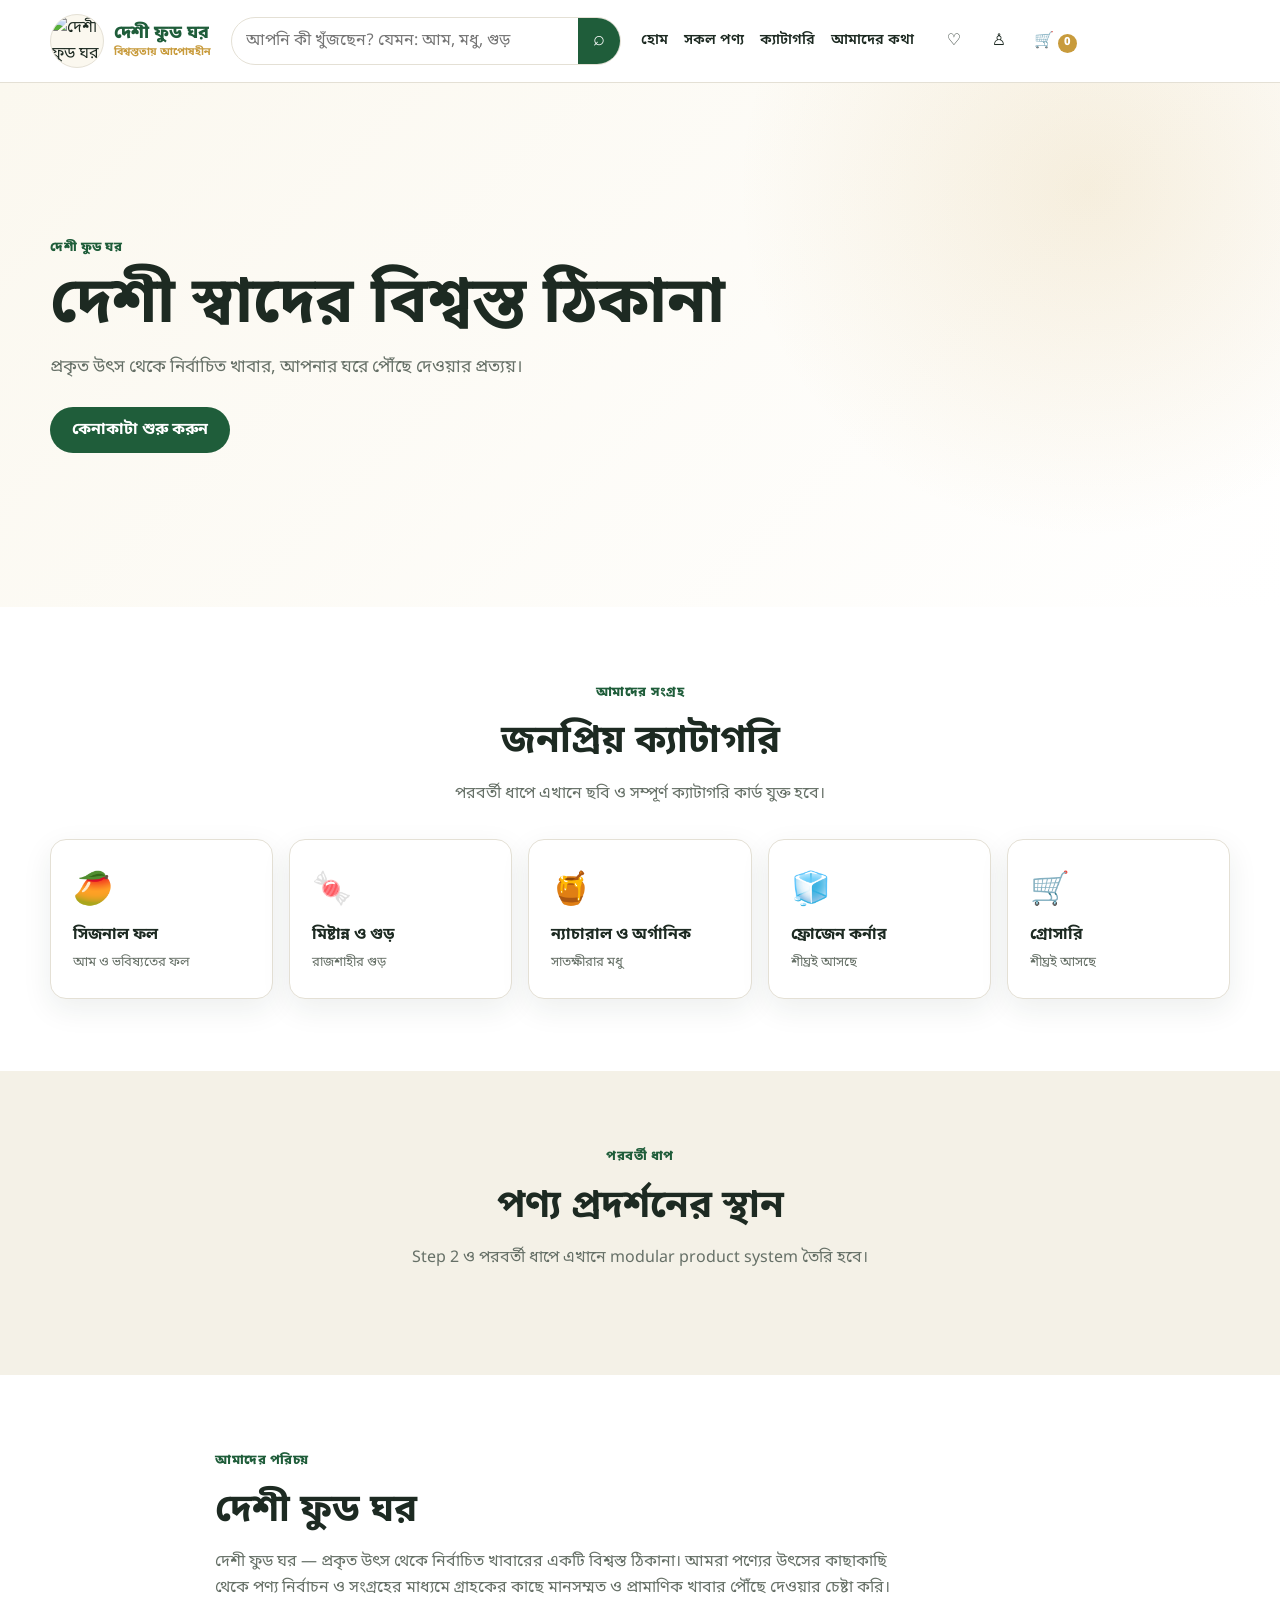
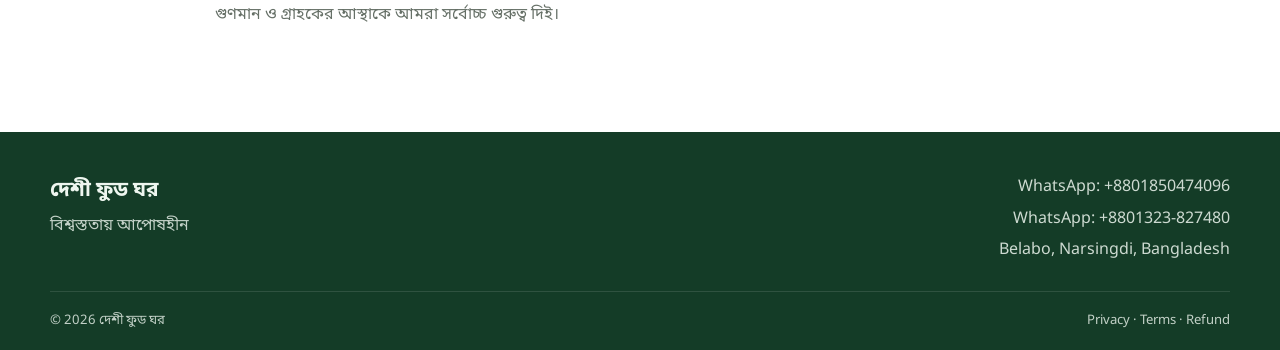
==== desi-food-ghar-phase1-step1 (1)/index.html @ 2854f090 "Add files via upload" ====
<!doctype html>
<html lang="bn">
<head>
<meta charset="UTF-8">
<meta name="viewport" content="width=device-width, initial-scale=1.0">
<meta name="description" content="দেশী ফুড ঘর — প্রকৃত উৎস থেকে নির্বাচিত খাবারের একটি বিশ্বস্ত ঠিকানা।">
<meta name="theme-color" content="#1f5d3a">
<title>দেশী ফুড ঘর | বিশ্বস্ততায় আপোষহীন</title>
<link rel="preconnect" href="https://fonts.googleapis.com">
<link rel="preconnect" href="https://fonts.gstatic.com" crossorigin>
<link href="https://fonts.googleapis.com/css2?family=Noto+Sans+Bengali:wght@400;500;600;700;800&display=swap" rel="stylesheet">
<link rel="stylesheet" href="css/global.css">
<link rel="stylesheet" href="css/header.css">
<link rel="stylesheet" href="css/responsive.css">
</head>
<body>
<header class="site-header">
<div class="container header-inner">
<a class="brand" href="#home" aria-label="দেশী ফুড ঘর - হোম">
<div class="brand-logo"><img src="assets/logo/logo-placeholder.svg" alt="দেশী ফুড ঘর লোগো"></div>
<div class="brand-text"><span class="brand-name">দেশী ফুড ঘর</span><span class="brand-tagline">বিশ্বস্ততায় আপোষহীন</span></div>
</a>
<div class="header-search" role="search">
<label class="sr-only" for="site-search">পণ্য খুঁজুন</label>
<input id="site-search" type="search" placeholder="আপনি কী খুঁজছেন? যেমন: আম, মধু, গুড়">
<button type="button" aria-label="সার্চ">⌕</button>
</div>
<nav class="desktop-nav" aria-label="প্রধান নেভিগেশন">
<a href="#home">হোম</a><a href="#products">সকল পণ্য</a><a href="#categories">ক্যাটাগরি</a><a href="#about">আমাদের কথা</a>
</nav>
<div class="header-actions">
<button class="icon-button" type="button" aria-label="উইশলিস্ট">♡</button>
<button class="icon-button" type="button" aria-label="অ্যাকাউন্ট">♙</button>
<button class="cart-button" type="button" aria-label="কার্ট">🛒 <span class="cart-count">0</span></button>
</div>
</div>
</header>

<main id="home">
<section class="foundation-hero">
<div class="container hero-placeholder">
<span class="eyebrow">দেশী ফুড ঘর</span>
<h1>দেশী স্বাদের বিশ্বস্ত ঠিকানা</h1>
<p>প্রকৃত উৎস থেকে নির্বাচিত খাবার, আপনার ঘরে পৌঁছে দেওয়ার প্রত্যয়।</p>
<a class="primary-button" href="#products">কেনাকাটা শুরু করুন</a>
</div>
</section>

<section class="foundation-section" id="categories">
<div class="container">
<div class="section-heading"><span class="eyebrow">আমাদের সংগ্রহ</span><h2>জনপ্রিয় ক্যাটাগরি</h2><p>পরবর্তী ধাপে এখানে ছবি ও সম্পূর্ণ ক্যাটাগরি কার্ড যুক্ত হবে।</p></div>
<div class="foundation-grid">
<article class="foundation-card">🥭<strong>সিজনাল ফল</strong><span>আম ও ভবিষ্যতের ফল</span></article>
<article class="foundation-card">🍬<strong>মিষ্টান্ন ও গুড়</strong><span>রাজশাহীর গুড়</span></article>
<article class="foundation-card">🍯<strong>ন্যাচারাল ও অর্গানিক</strong><span>সাতক্ষীরার মধু</span></article>
<article class="foundation-card">🧊<strong>ফ্রোজেন কর্নার</strong><span>শীঘ্রই আসছে</span></article>
<article class="foundation-card">🛒<strong>গ্রোসারি</strong><span>শীঘ্রই আসছে</span></article>
</div>
</div>
</section>

<section class="foundation-section muted" id="products">
<div class="container"><div class="section-heading"><span class="eyebrow">পরবর্তী ধাপ</span><h2>পণ্য প্রদর্শনের স্থান</h2><p>Step 2 ও পরবর্তী ধাপে এখানে modular product system তৈরি হবে।</p></div></div>
</section>

<section class="foundation-section" id="about">
<div class="container narrow"><div class="section-heading left"><span class="eyebrow">আমাদের পরিচয়</span><h2>দেশী ফুড ঘর</h2><p>দেশী ফুড ঘর — প্রকৃত উৎস থেকে নির্বাচিত খাবারের একটি বিশ্বস্ত ঠিকানা। আমরা পণ্যের উৎসের কাছাকাছি থেকে পণ্য নির্বাচন ও সংগ্রহের মাধ্যমে গ্রাহকের কাছে মানসম্মত ও প্রামাণিক খাবার পৌঁছে দেওয়ার চেষ্টা করি। গুণমান ও গ্রাহকের আস্থাকে আমরা সর্বোচ্চ গুরুত্ব দিই।</p></div></div>
</section>
</main>

<footer class="site-footer">
<div class="container footer-inner">
<div><strong>দেশী ফুড ঘর</strong><p>বিশ্বস্ততায় আপোষহীন</p></div>
<div class="footer-contact"><span>WhatsApp: +8801850474096</span><span>WhatsApp: +8801323-827480</span><span>Belabo, Narsingdi, Bangladesh</span></div>
</div>
<div class="container footer-bottom"><span>© <span id="current-year"></span> দেশী ফুড ঘর</span><span>Privacy · Terms · Refund</span></div>
</footer>
<script src="data/site-data.js"></script>
<script src="js/main.js"></script>
</body>
</html>
---- desi-food-ghar-phase1-step1 (1)/css/global.css ----
:root{--brand-primary:#1f5d3a;--brand-primary-dark:#16472c;--brand-accent:#c89b3c;--brand-cream:#fbf8ef;--surface:#fff;--surface-soft:#f4f1e7;--text:#1d2a22;--text-soft:#667067;--border:#e4e0d5;--shadow-soft:0 10px 30px rgba(25,55,38,.08);--radius-md:16px;--radius-lg:24px;--container:1180px}
*{box-sizing:border-box}html{scroll-behavior:smooth}body{margin:0;font-family:"Noto Sans Bengali",system-ui,sans-serif;color:var(--text);background:var(--surface);line-height:1.65}a{color:inherit;text-decoration:none}button,input{font:inherit}button{cursor:pointer}img{max-width:100%;display:block}.container{width:min(calc(100% - 32px),var(--container));margin-inline:auto}.narrow{max-width:850px}.sr-only{position:absolute;width:1px;height:1px;padding:0;margin:-1px;overflow:hidden;clip:rect(0,0,0,0);white-space:nowrap;border:0}.eyebrow{display:inline-block;color:var(--brand-primary);font-weight:800;font-size:.82rem;letter-spacing:.04em}.primary-button{display:inline-flex;align-items:center;justify-content:center;min-height:46px;padding:0 22px;border-radius:999px;background:var(--brand-primary);color:#fff;font-weight:700;transition:.2s}.primary-button:hover{background:var(--brand-primary-dark);transform:translateY(-1px)}.foundation-hero{padding:72px 0;background:radial-gradient(circle at 85% 20%,rgba(200,155,60,.15),transparent 30%),linear-gradient(135deg,var(--brand-cream),#fff)}.hero-placeholder{min-height:380px;display:flex;flex-direction:column;align-items:flex-start;justify-content:center}.hero-placeholder h1{max-width:760px;margin:10px 0 12px;font-size:clamp(2rem,5vw,4rem);line-height:1.15}.hero-placeholder p{max-width:650px;color:var(--text-soft);font-size:1.08rem;margin:0 0 24px}.foundation-section{padding:72px 0}.foundation-section.muted{background:var(--surface-soft)}.section-heading{text-align:center;margin-bottom:32px}.section-heading.left{text-align:left}.section-heading h2{margin:6px 0;font-size:clamp(1.6rem,3vw,2.4rem)}.section-heading p{margin:0 auto;max-width:700px;color:var(--text-soft)}.section-heading.left p{margin-inline:0}.foundation-grid{display:grid;grid-template-columns:repeat(5,1fr);gap:16px}.foundation-card{min-height:160px;padding:22px;border:1px solid var(--border);border-radius:var(--radius-md);background:var(--surface);box-shadow:var(--shadow-soft);display:flex;flex-direction:column;justify-content:center;gap:4px;font-size:2rem}.foundation-card strong{font-size:1rem}.foundation-card span{font-size:.82rem;color:var(--text-soft)}.site-footer{background:#143c27;color:#eef6ef;padding-top:42px}.footer-inner{display:flex;justify-content:space-between;gap:30px;padding-bottom:28px}.footer-inner strong{font-size:1.3rem}.footer-inner p{margin:4px 0 0;opacity:.8}.footer-contact{display:flex;flex-direction:column;gap:5px;opacity:.85;text-align:right}.footer-bottom{padding:18px 0;border-top:1px solid rgba(255,255,255,.14);display:flex;justify-content:space-between;gap:16px;font-size:.82rem;opacity:.8}
---- desi-food-ghar-phase1-step1 (1)/css/header.css ----
.site-header{position:sticky;top:0;z-index:100;background:rgba(255,255,255,.96);backdrop-filter:blur(12px);border-bottom:1px solid var(--border)}.header-inner{min-height:82px;display:flex;align-items:center;gap:20px}.brand{display:inline-flex;align-items:center;gap:10px;flex:0 0 auto}.brand-logo{width:54px;height:54px;border-radius:50%;overflow:hidden;background:var(--brand-cream);border:1px solid var(--border);display:grid;place-items:center}.brand-logo img{width:100%;height:100%;object-fit:cover}.brand-text{display:flex;flex-direction:column;line-height:1.25}.brand-name{font-size:1.12rem;font-weight:800;color:var(--brand-primary)}.brand-tagline{font-size:.67rem;color:var(--brand-accent);font-weight:700}.header-search{min-width:180px;flex:1;max-width:390px;display:flex;border:1px solid var(--border);border-radius:999px;overflow:hidden;background:var(--surface)}.header-search input{width:100%;min-width:0;border:0;outline:0;padding:10px 14px;background:transparent}.header-search button{width:46px;border:0;background:var(--brand-primary);color:#fff;font-size:1.25rem}.desktop-nav{display:flex;align-items:center;gap:16px;font-size:.9rem;font-weight:600}.desktop-nav a{white-space:nowrap;transition:color .2s}.desktop-nav a:hover{color:var(--brand-primary)}.header-actions{display:flex;align-items:center;gap:5px}.icon-button,.cart-button{border:0;background:transparent;color:var(--text);min-width:40px;height:40px;border-radius:50%}.icon-button:hover,.cart-button:hover{background:var(--surface-soft)}.cart-button{border-radius:999px;padding:0 10px}.cart-count{display:inline-grid;place-items:center;min-width:19px;height:19px;padding:0 5px;border-radius:999px;background:var(--brand-accent);color:#fff;font-size:.7rem;font-weight:800}
---- desi-food-ghar-phase1-step1 (1)/css/responsive.css ----
@media(max-width:1080px){.desktop-nav{display:none}.header-search{max-width:none}.foundation-grid{grid-template-columns:repeat(3,1fr)}}@media(max-width:700px){.container{width:min(calc(100% - 24px),var(--container))}.header-inner{min-height:72px;flex-wrap:wrap;gap:8px;padding-block:8px}.brand-logo{width:46px;height:46px}.brand-name{font-size:1rem}.brand-tagline{font-size:.6rem}.header-search{order:3;flex-basis:100%}.header-actions{margin-left:auto}.foundation-hero{padding:46px 0}.hero-placeholder{min-height:320px}.foundation-section{padding:52px 0}.foundation-grid{grid-template-columns:repeat(2,1fr)}.footer-inner,.footer-bottom{flex-direction:column}.footer-contact{text-align:left}}@media(max-width:430px){.foundation-grid{grid-template-columns:1fr}}
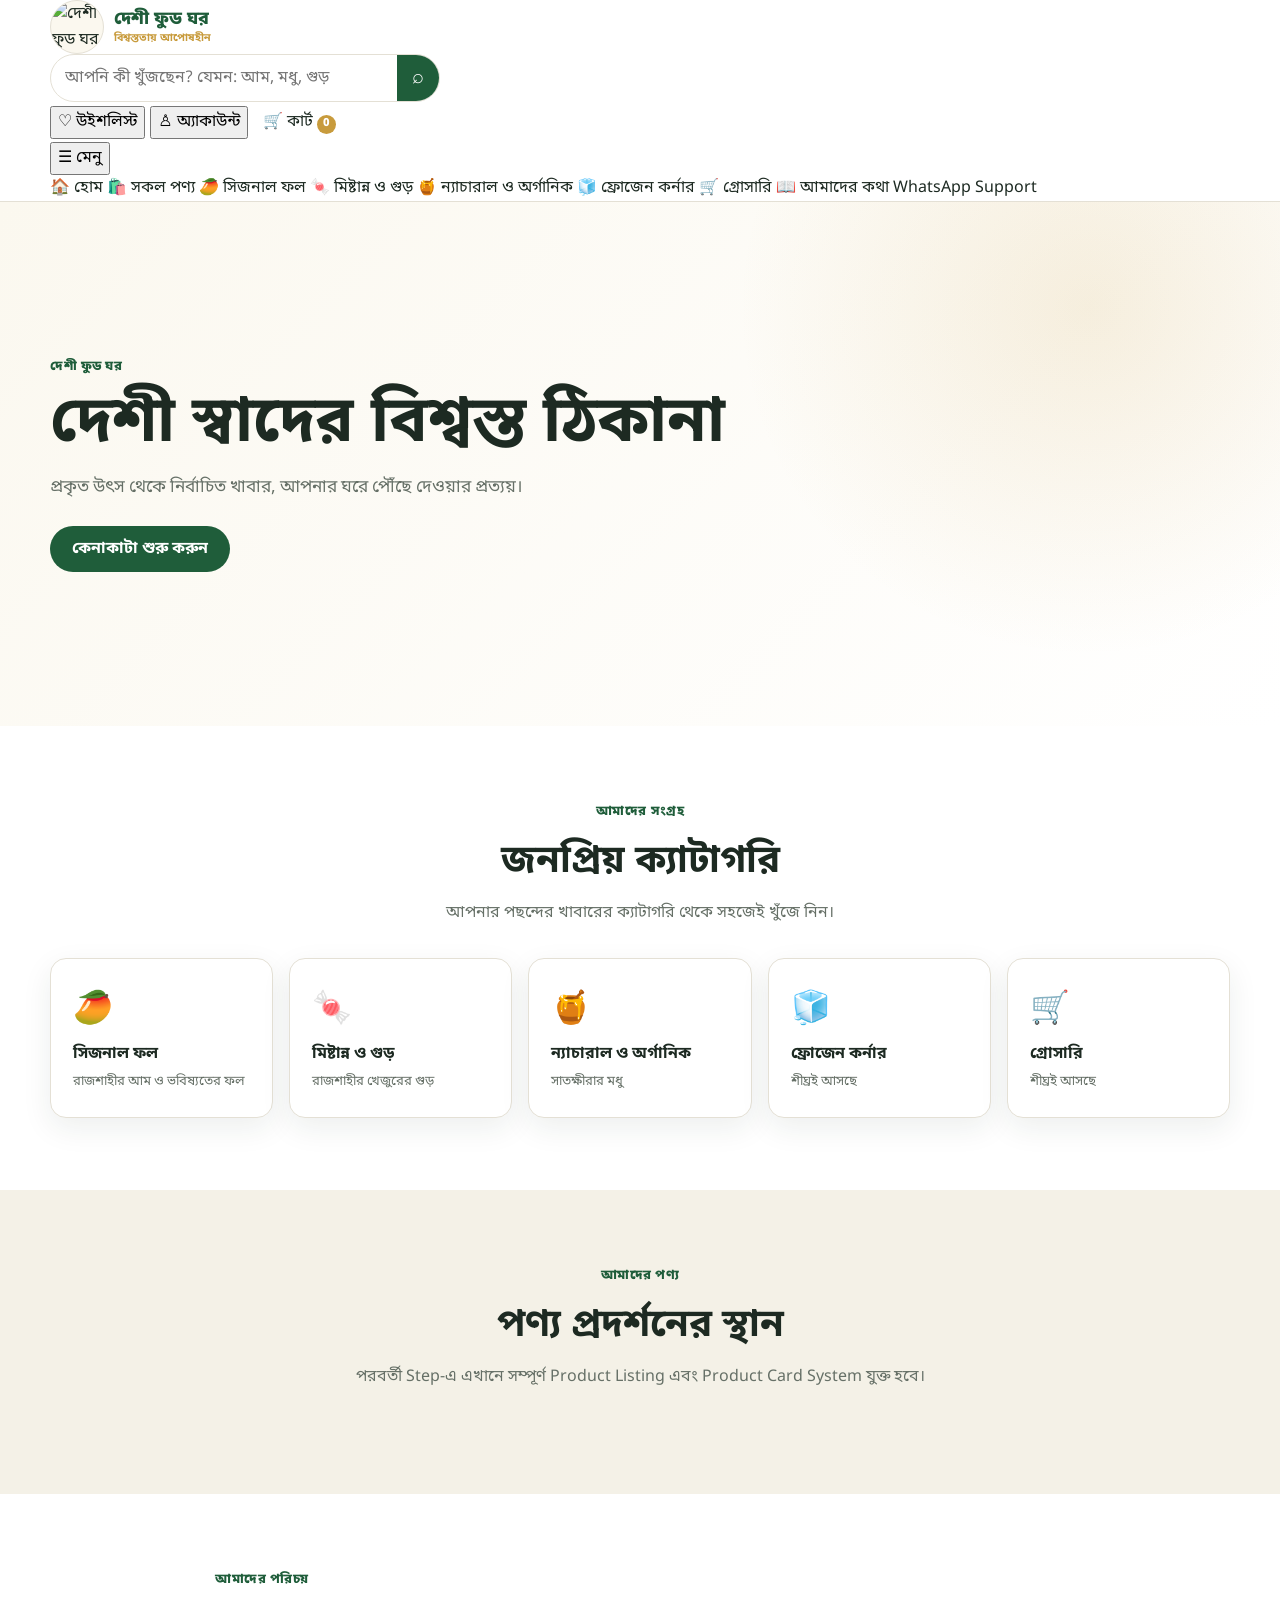
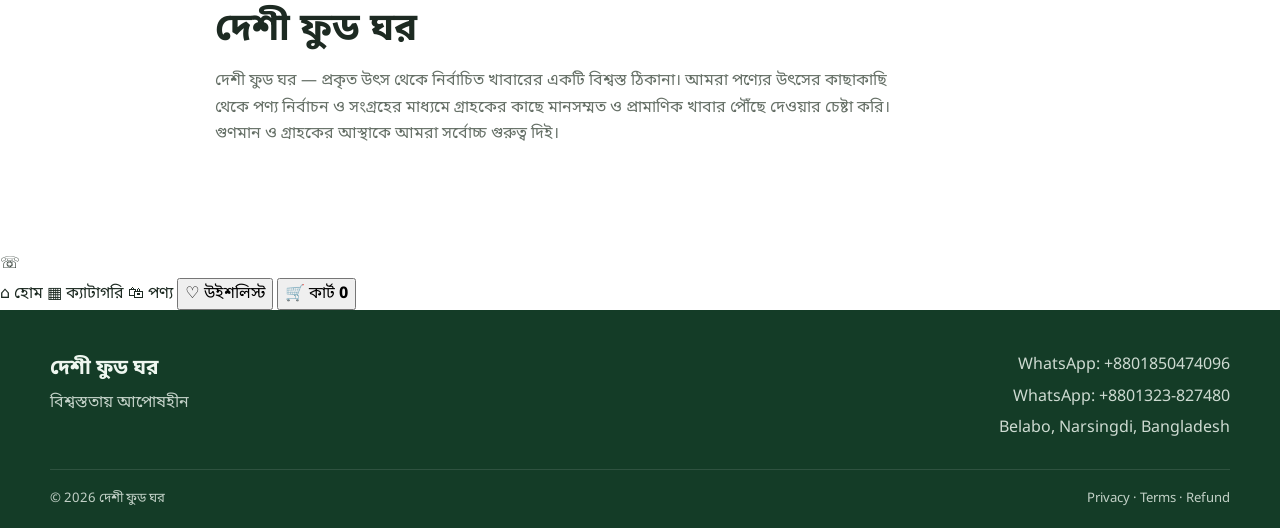
==== commit dd423961: "Update index.html" ====
--- a/desi-food-ghar-phase1-step1 (1)/index.html
+++ b/desi-food-ghar-phase1-step1 (1)/index.html
@@ -1,81 +1,801 @@
-<!doctype html>
+<!DOCTYPE html>
 <html lang="bn">
 <head>
-<meta charset="UTF-8">
-<meta name="viewport" content="width=device-width, initial-scale=1.0">
-<meta name="description" content="দেশী ফুড ঘর — প্রকৃত উৎস থেকে নির্বাচিত খাবারের একটি বিশ্বস্ত ঠিকানা।">
-<meta name="theme-color" content="#1f5d3a">
-<title>দেশী ফুড ঘর | বিশ্বস্ততায় আপোষহীন</title>
-<link rel="preconnect" href="https://fonts.googleapis.com">
-<link rel="preconnect" href="https://fonts.gstatic.com" crossorigin>
-<link href="https://fonts.googleapis.com/css2?family=Noto+Sans+Bengali:wght@400;500;600;700;800&display=swap" rel="stylesheet">
-<link rel="stylesheet" href="css/global.css">
-<link rel="stylesheet" href="css/header.css">
-<link rel="stylesheet" href="css/responsive.css">
+    <meta charset="UTF-8">
+
+    <meta name="viewport"
+          content="width=device-width, initial-scale=1.0">
+
+    <meta name="description"
+          content="দেশী ফুড ঘর — প্রকৃত উৎস থেকে নির্বাচিত খাবারের একটি বিশ্বস্ত ঠিকানা।">
+
+    <meta name="theme-color"
+          content="#1f5d3a">
+
+    <title>দেশী ফুড ঘর | বিশ্বস্ততায় আপোষহীন</title>
+
+    <!-- Google Font -->
+    <link rel="preconnect"
+          href="https://fonts.googleapis.com">
+
+    <link rel="preconnect"
+          href="https://fonts.gstatic.com"
+          crossorigin>
+
+    <link href="https://fonts.googleapis.com/css2?family=Noto+Sans+Bengali:wght@400;500;600;700;800&display=swap"
+          rel="stylesheet">
+
+    <!-- Main CSS -->
+    <link rel="stylesheet"
+          href="css/global.css">
+
+    <link rel="stylesheet"
+          href="css/header.css">
+
+    <link rel="stylesheet"
+          href="css/responsive.css">
 </head>
+
 <body>
+
+<!-- =====================================================
+     HEADER
+===================================================== -->
+
 <header class="site-header">
-<div class="container header-inner">
-<a class="brand" href="#home" aria-label="দেশী ফুড ঘর - হোম">
-<div class="brand-logo"><img src="assets/logo/logo-placeholder.svg" alt="দেশী ফুড ঘর লোগো"></div>
-<div class="brand-text"><span class="brand-name">দেশী ফুড ঘর</span><span class="brand-tagline">বিশ্বস্ততায় আপোষহীন</span></div>
+
+    <!-- TOP HEADER -->
+    <div class="container header-top">
+
+        <!-- BRAND -->
+        <a href="#home"
+           class="brand"
+           aria-label="দেশী ফুড ঘর - হোম">
+
+          <div class="brand-logo">
+    <img src="assets/logo/logo.svg"
+         alt="দেশী ফুড ঘর লোগো">
+</div>
+
+            <div class="brand-text">
+
+                <span class="brand-name">
+                    দেশী ফুড ঘর
+                </span>
+
+                <span class="brand-tagline">
+                    বিশ্বস্ততায় আপোষহীন
+                </span>
+
+            </div>
+
+        </a>
+
+
+        <!-- SEARCH -->
+        <div class="header-search"
+             role="search">
+
+            <label for="site-search"
+                   class="sr-only">
+
+                পণ্য খুঁজুন
+
+            </label>
+
+            <input
+                id="site-search"
+                type="search"
+                autocomplete="off"
+                placeholder="আপনি কী খুঁজছেন? যেমন: আম, মধু, গুড়"
+            >
+
+            <button
+                type="button"
+                id="search-button"
+                aria-label="সার্চ">
+
+                ⌕
+
+            </button>
+
+
+            <!-- SEARCH SUGGESTIONS -->
+
+            <div
+                class="search-suggestions"
+                id="search-suggestions"
+                hidden>
+
+                <button
+                    type="button"
+                    data-search="আম">
+
+                    🥭 আম
+
+                </button>
+
+                <button
+                    type="button"
+                    data-search="মধু">
+
+                    🍯 মধু
+
+                </button>
+
+                <button
+                    type="button"
+                    data-search="গুড়">
+
+                    🍬 গুড়
+
+                </button>
+
+            </div>
+
+        </div>
+
+
+        <!-- QUICK ACTIONS -->
+
+        <div class="header-actions">
+
+            <!-- Wishlist -->
+
+            <button
+                class="action-button"
+                type="button"
+                data-action="wishlist"
+                aria-label="উইশলিস্ট">
+
+                <span class="action-icon">
+                    ♡
+                </span>
+
+                <span class="action-label">
+                    উইশলিস্ট
+                </span>
+
+            </button>
+
+
+            <!-- Account -->
+
+            <button
+                class="action-button"
+                type="button"
+                data-action="account"
+                aria-label="অ্যাকাউন্ট">
+
+                <span class="action-icon">
+                    ♙
+                </span>
+
+                <span class="action-label">
+                    অ্যাকাউন্ট
+                </span>
+
+            </button>
+
+
+            <!-- Cart -->
+
+            <button
+                class="cart-button"
+                type="button"
+                data-action="cart"
+                aria-label="শপিং কার্ট">
+
+                <span class="action-icon">
+                    🛒
+                </span>
+
+                <span class="action-label">
+                    কার্ট
+                </span>
+
+                <span class="cart-count">
+                    0
+                </span>
+
+            </button>
+
+        </div>
+
+    </div>
+
+
+    <!-- NAVIGATION -->
+
+    <div class="nav-row">
+
+        <div class="container nav-inner">
+
+
+            <!-- MOBILE MENU BUTTON -->
+
+            <button
+                class="mobile-menu-button"
+                id="mobile-menu-button"
+                type="button"
+                aria-expanded="false"
+                aria-controls="main-nav">
+
+                ☰
+
+                <span>
+                    মেনু
+                </span>
+
+            </button>
+
+
+            <!-- MAIN NAVIGATION -->
+
+            <nav
+                class="main-nav"
+                id="main-nav"
+                aria-label="প্রধান নেভিগেশন">
+
+
+                <!-- HOME -->
+
+                <a
+                    class="nav-link active"
+                    href="#home">
+
+                    🏠 হোম
+
+                </a>
+
+
+                <!-- ALL PRODUCTS -->
+
+                <a
+                    class="nav-link"
+                    href="#products">
+
+                    🛍️ সকল পণ্য
+
+                </a>
+
+
+                <!-- SEASONAL FRUITS -->
+
+                <a
+                    class="nav-link"
+                    href="#categories">
+
+                    🥭 সিজনাল ফল
+
+                </a>
+
+
+                <!-- SWEETS & GUR -->
+
+                <a
+                    class="nav-link"
+                    href="#categories">
+
+                    🍬 মিষ্টান্ন ও গুড়
+
+                </a>
+
+
+                <!-- NATURAL & ORGANIC -->
+
+                <a
+                    class="nav-link"
+                    href="#categories">
+
+                    🍯 ন্যাচারাল ও অর্গানিক
+
+                </a>
+
+
+                <!-- FROZEN -->
+
+                <a
+                    class="nav-link"
+                    href="#categories">
+
+                    🧊 ফ্রোজেন কর্নার
+
+                </a>
+
+
+                <!-- GROCERY -->
+
+                <a
+                    class="nav-link"
+                    href="#categories">
+
+                    🛒 গ্রোসারি
+
+                </a>
+
+
+                <!-- ABOUT -->
+
+                <a
+                    class="nav-link"
+                    href="#about">
+
+                    📖 আমাদের কথা
+
+                </a>
+
+
+                <!-- WHATSAPP -->
+
+                <a
+                    class="nav-whatsapp"
+                    href="https://wa.me/8801850474096"
+                    target="_blank"
+                    rel="noopener">
+
+                    WhatsApp Support
+
+                </a>
+
+            </nav>
+
+        </div>
+
+    </div>
+
+</header>
+
+
+
+<!-- =====================================================
+     MAIN CONTENT
+===================================================== -->
+
+<main id="home">
+
+
+    <!-- =================================================
+         HERO SECTION
+    ================================================== -->
+
+    <section class="foundation-hero">
+
+        <div class="container hero-placeholder">
+
+            <span class="eyebrow">
+                দেশী ফুড ঘর
+            </span>
+
+
+            <h1>
+                দেশী স্বাদের বিশ্বস্ত ঠিকানা
+            </h1>
+
+
+            <p>
+                প্রকৃত উৎস থেকে নির্বাচিত খাবার,
+                আপনার ঘরে পৌঁছে দেওয়ার প্রত্যয়।
+            </p>
+
+
+            <a
+                class="primary-button"
+                href="#products">
+
+                কেনাকাটা শুরু করুন
+
+            </a>
+
+        </div>
+
+    </section>
+
+
+
+    <!-- =================================================
+         CATEGORY SECTION
+    ================================================== -->
+
+    <section
+        class="foundation-section"
+        id="categories">
+
+        <div class="container">
+
+
+            <div class="section-heading">
+
+                <span class="eyebrow">
+                    আমাদের সংগ্রহ
+                </span>
+
+
+                <h2>
+                    জনপ্রিয় ক্যাটাগরি
+                </h2>
+
+
+                <p>
+                    আপনার পছন্দের খাবারের ক্যাটাগরি
+                    থেকে সহজেই খুঁজে নিন।
+                </p>
+
+            </div>
+
+
+            <div class="foundation-grid">
+
+
+                <!-- CATEGORY 01 -->
+
+                <article class="foundation-card">
+
+                    🥭
+
+                    <strong>
+                        সিজনাল ফল
+                    </strong>
+
+                    <span>
+                        রাজশাহীর আম ও ভবিষ্যতের ফল
+                    </span>
+
+                </article>
+
+
+
+                <!-- CATEGORY 02 -->
+
+                <article class="foundation-card">
+
+                    🍬
+
+                    <strong>
+                        মিষ্টান্ন ও গুড়
+                    </strong>
+
+                    <span>
+                        রাজশাহীর খেজুরের গুড়
+                    </span>
+
+                </article>
+
+
+
+                <!-- CATEGORY 03 -->
+
+                <article class="foundation-card">
+
+                    🍯
+
+                    <strong>
+                        ন্যাচারাল ও অর্গানিক
+                    </strong>
+
+                    <span>
+                        সাতক্ষীরার মধু
+                    </span>
+
+                </article>
+
+
+
+                <!-- CATEGORY 04 -->
+
+                <article class="foundation-card">
+
+                    🧊
+
+                    <strong>
+                        ফ্রোজেন কর্নার
+                    </strong>
+
+                    <span>
+                        শীঘ্রই আসছে
+                    </span>
+
+                </article>
+
+
+
+                <!-- CATEGORY 05 -->
+
+                <article class="foundation-card">
+
+                    🛒
+
+                    <strong>
+                        গ্রোসারি
+                    </strong>
+
+                    <span>
+                        শীঘ্রই আসছে
+                    </span>
+
+                </article>
+
+            </div>
+
+        </div>
+
+    </section>
+
+
+
+    <!-- =================================================
+         PRODUCT FOUNDATION
+    ================================================== -->
+
+    <section
+        class="foundation-section muted"
+        id="products">
+
+        <div class="container">
+
+            <div class="section-heading">
+
+                <span class="eyebrow">
+                    আমাদের পণ্য
+                </span>
+
+
+                <h2>
+                    পণ্য প্রদর্শনের স্থান
+                </h2>
+
+
+                <p>
+                    পরবর্তী Step-এ এখানে সম্পূর্ণ
+                    Product Listing এবং Product Card
+                    System যুক্ত হবে।
+                </p>
+
+            </div>
+
+        </div>
+
+    </section>
+
+
+
+    <!-- =================================================
+         ABOUT FOUNDATION
+    ================================================== -->
+
+    <section
+        class="foundation-section"
+        id="about">
+
+        <div class="container narrow">
+
+            <div class="section-heading left">
+
+                <span class="eyebrow">
+                    আমাদের পরিচয়
+                </span>
+
+
+                <h2>
+                    দেশী ফুড ঘর
+                </h2>
+
+
+                <p>
+
+                    দেশী ফুড ঘর — প্রকৃত উৎস থেকে
+                    নির্বাচিত খাবারের একটি বিশ্বস্ত ঠিকানা।
+
+                    আমরা পণ্যের উৎসের কাছাকাছি থেকে
+                    পণ্য নির্বাচন ও সংগ্রহের মাধ্যমে
+                    গ্রাহকের কাছে মানসম্মত ও প্রামাণিক
+                    খাবার পৌঁছে দেওয়ার চেষ্টা করি।
+
+                    গুণমান ও গ্রাহকের আস্থাকে আমরা
+                    সর্বোচ্চ গুরুত্ব দিই।
+
+                </p>
+
+            </div>
+
+        </div>
+
+    </section>
+
+</main>
+
+
+
+<!-- =====================================================
+     FLOATING WHATSAPP
+===================================================== -->
+
+<a
+    class="floating-whatsapp"
+    href="https://wa.me/8801850474096"
+    target="_blank"
+    rel="noopener"
+    aria-label="WhatsApp-এ যোগাযোগ করুন">
+
+    ☏
+
 </a>
-<div class="header-search" role="search">
-<label class="sr-only" for="site-search">পণ্য খুঁজুন</label>
-<input id="site-search" type="search" placeholder="আপনি কী খুঁজছেন? যেমন: আম, মধু, গুড়">
-<button type="button" aria-label="সার্চ">⌕</button>
-</div>
-<nav class="desktop-nav" aria-label="প্রধান নেভিগেশন">
-<a href="#home">হোম</a><a href="#products">সকল পণ্য</a><a href="#categories">ক্যাটাগরি</a><a href="#about">আমাদের কথা</a>
+
+
+
+<!-- =====================================================
+     MOBILE BOTTOM NAVIGATION
+===================================================== -->
+
+<nav
+    class="mobile-bottom-nav"
+    aria-label="মোবাইল দ্রুত নেভিগেশন">
+
+
+    <!-- HOME -->
+
+    <a href="#home">
+
+        ⌂
+
+        <span>
+            হোম
+        </span>
+
+    </a>
+
+
+    <!-- CATEGORY -->
+
+    <a href="#categories">
+
+        ▦
+
+        <span>
+            ক্যাটাগরি
+        </span>
+
+    </a>
+
+
+    <!-- PRODUCTS -->
+
+    <a href="#products">
+
+        🛍
+
+        <span>
+            পণ্য
+        </span>
+
+    </a>
+
+
+    <!-- WISHLIST -->
+
+    <button
+        type="button"
+        data-action="wishlist">
+
+        ♡
+
+        <span>
+            উইশলিস্ট
+        </span>
+
+    </button>
+
+
+    <!-- CART -->
+
+    <button
+        type="button"
+        data-action="cart">
+
+        🛒
+
+        <span>
+            কার্ট
+        </span>
+
+        <b class="mobile-cart-count">
+            0
+        </b>
+
+    </button>
+
 </nav>
-<div class="header-actions">
-<button class="icon-button" type="button" aria-label="উইশলিস্ট">♡</button>
-<button class="icon-button" type="button" aria-label="অ্যাকাউন্ট">♙</button>
-<button class="cart-button" type="button" aria-label="কার্ট">🛒 <span class="cart-count">0</span></button>
-</div>
-</div>
-</header>
-
-<main id="home">
-<section class="foundation-hero">
-<div class="container hero-placeholder">
-<span class="eyebrow">দেশী ফুড ঘর</span>
-<h1>দেশী স্বাদের বিশ্বস্ত ঠিকানা</h1>
-<p>প্রকৃত উৎস থেকে নির্বাচিত খাবার, আপনার ঘরে পৌঁছে দেওয়ার প্রত্যয়।</p>
-<a class="primary-button" href="#products">কেনাকাটা শুরু করুন</a>
-</div>
-</section>
-
-<section class="foundation-section" id="categories">
-<div class="container">
-<div class="section-heading"><span class="eyebrow">আমাদের সংগ্রহ</span><h2>জনপ্রিয় ক্যাটাগরি</h2><p>পরবর্তী ধাপে এখানে ছবি ও সম্পূর্ণ ক্যাটাগরি কার্ড যুক্ত হবে।</p></div>
-<div class="foundation-grid">
-<article class="foundation-card">🥭<strong>সিজনাল ফল</strong><span>আম ও ভবিষ্যতের ফল</span></article>
-<article class="foundation-card">🍬<strong>মিষ্টান্ন ও গুড়</strong><span>রাজশাহীর গুড়</span></article>
-<article class="foundation-card">🍯<strong>ন্যাচারাল ও অর্গানিক</strong><span>সাতক্ষীরার মধু</span></article>
-<article class="foundation-card">🧊<strong>ফ্রোজেন কর্নার</strong><span>শীঘ্রই আসছে</span></article>
-<article class="foundation-card">🛒<strong>গ্রোসারি</strong><span>শীঘ্রই আসছে</span></article>
-</div>
-</div>
-</section>
-
-<section class="foundation-section muted" id="products">
-<div class="container"><div class="section-heading"><span class="eyebrow">পরবর্তী ধাপ</span><h2>পণ্য প্রদর্শনের স্থান</h2><p>Step 2 ও পরবর্তী ধাপে এখানে modular product system তৈরি হবে।</p></div></div>
-</section>
-
-<section class="foundation-section" id="about">
-<div class="container narrow"><div class="section-heading left"><span class="eyebrow">আমাদের পরিচয়</span><h2>দেশী ফুড ঘর</h2><p>দেশী ফুড ঘর — প্রকৃত উৎস থেকে নির্বাচিত খাবারের একটি বিশ্বস্ত ঠিকানা। আমরা পণ্যের উৎসের কাছাকাছি থেকে পণ্য নির্বাচন ও সংগ্রহের মাধ্যমে গ্রাহকের কাছে মানসম্মত ও প্রামাণিক খাবার পৌঁছে দেওয়ার চেষ্টা করি। গুণমান ও গ্রাহকের আস্থাকে আমরা সর্বোচ্চ গুরুত্ব দিই।</p></div></div>
-</section>
-</main>
+
+
+
+<!-- =====================================================
+     FOOTER
+===================================================== -->
 
 <footer class="site-footer">
-<div class="container footer-inner">
-<div><strong>দেশী ফুড ঘর</strong><p>বিশ্বস্ততায় আপোষহীন</p></div>
-<div class="footer-contact"><span>WhatsApp: +8801850474096</span><span>WhatsApp: +8801323-827480</span><span>Belabo, Narsingdi, Bangladesh</span></div>
-</div>
-<div class="container footer-bottom"><span>© <span id="current-year"></span> দেশী ফুড ঘর</span><span>Privacy · Terms · Refund</span></div>
+
+    <div class="container footer-inner">
+
+
+        <!-- BRAND -->
+
+        <div>
+
+            <strong>
+                দেশী ফুড ঘর
+            </strong>
+
+            <p>
+                বিশ্বস্ততায় আপোষহীন
+            </p>
+
+        </div>
+
+
+        <!-- CONTACT -->
+
+        <div class="footer-contact">
+
+            <span>
+                WhatsApp:
+                +8801850474096
+            </span>
+
+            <span>
+                WhatsApp:
+                +8801323-827480
+            </span>
+
+            <span>
+                Belabo, Narsingdi, Bangladesh
+            </span>
+
+        </div>
+
+    </div>
+
+
+    <!-- FOOTER BOTTOM -->
+
+    <div class="container footer-bottom">
+
+        <span>
+
+            ©
+
+            <span id="current-year">
+                2026
+            </span>
+
+            দেশী ফুড ঘর
+
+        </span>
+
+
+        <span>
+
+            Privacy · Terms · Refund
+
+        </span>
+
+    </div>
+
 </footer>
+
+
+
+<!-- =====================================================
+     DATA
+===================================================== -->
+
 <script src="data/site-data.js"></script>
+
+
+<!-- =====================================================
+     MAIN JAVASCRIPT
+===================================================== -->
+
 <script src="js/main.js"></script>
+
 </body>
-</html>+</html>
